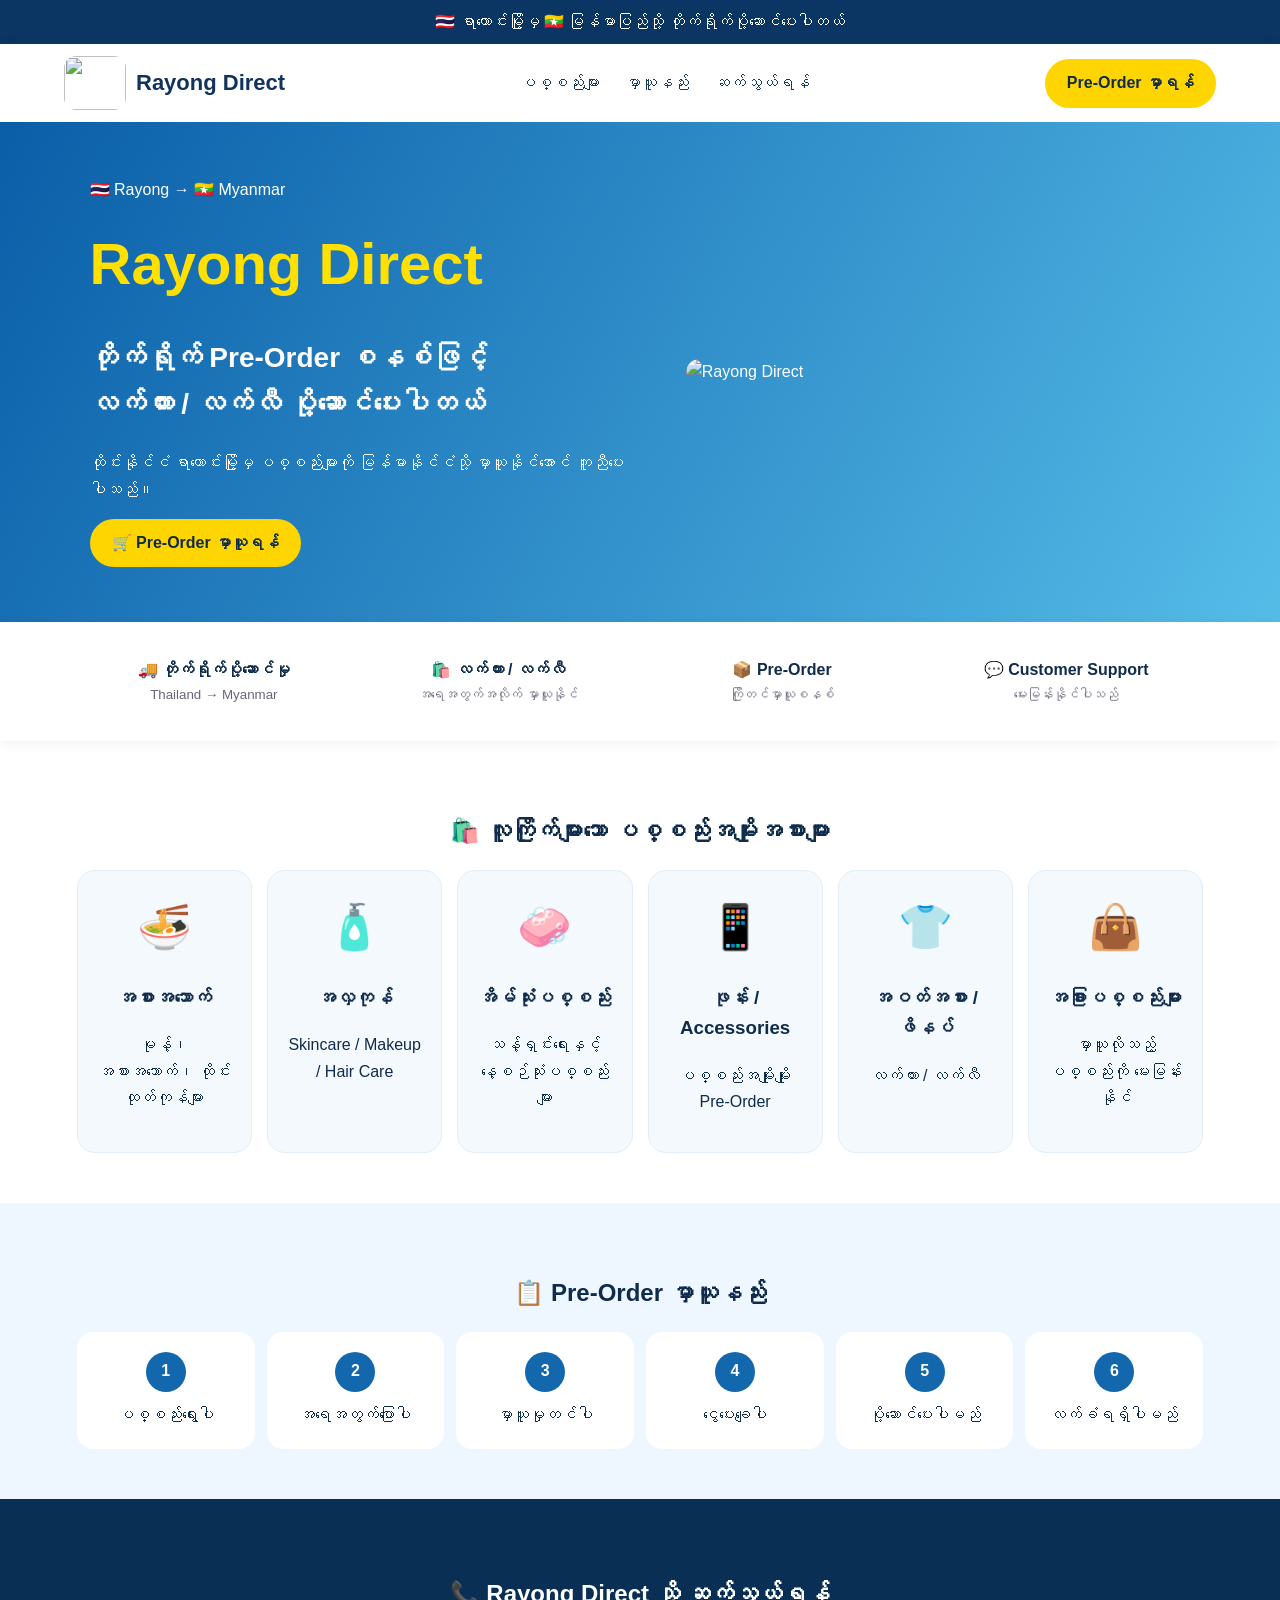
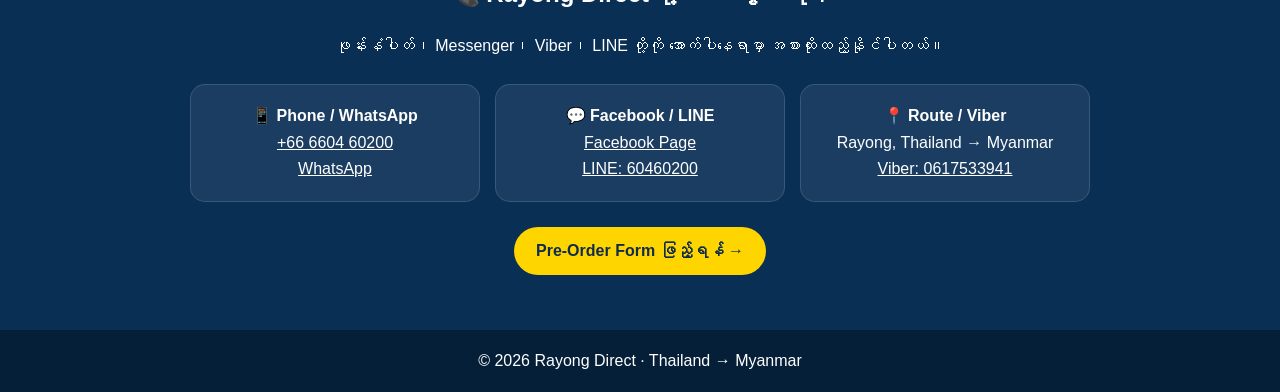
==== index.html @ 36ccf262 "Add files via upload" ====
<!doctype html>
<html lang="my">
<head>
<meta charset="utf-8"><meta name="viewport" content="width=device-width,initial-scale=1">
<title>Rayong Direct | Thailand → Myanmar Pre-Order</title>
<link rel="stylesheet" href="style.css">
</head>
<body>
<header>
  <div class="top">🇹🇭 ရာယောင်းမြို့မှ 🇲🇲 မြန်မာပြည်သို့ တိုက်ရိုက်ပို့ဆောင်ပေးပါတယ်</div>
  <nav>
    <a class="brand" href="index.html"><img src="assets/rayong-direct.jpg"> <b>Rayong Direct</b></a>
    <div class="links"><a href="#products">ပစ္စည်းများ</a><a href="#how">မှာယူနည်း</a><a href="#contact">ဆက်သွယ်ရန်</a></div>
    <a class="btn" href="preorder.html">Pre-Order မှာရန်</a>
  </nav>
</header>

<section class="hero">
  <div>
    <span class="pill">🇹🇭 Rayong → 🇲🇲 Myanmar</span>
    <h1>Rayong Direct</h1>
    <h2>တိုက်ရိုက် Pre-Order စနစ်ဖြင့်<br>လက်ကား / လက်လီ ပို့ဆောင်ပေးပါတယ်</h2>
    <p>ထိုင်းနိုင်ငံ ရာယောင်းမြို့မှ ပစ္စည်းများကို မြန်မာနိုင်ငံသို့ မှာယူနိုင်အောင် ကူညီပေးပါသည်။</p>
    <a class="bigbtn" href="preorder.html">🛒 Pre-Order မှာယူရန်</a>
  </div>
  <img class="heroimg" src="assets/rayong-direct.jpg" alt="Rayong Direct">
</section>

<section class="features">
  <div>🚚 <b>တိုက်ရိုက်ပို့ဆောင်မှု</b><small>Thailand → Myanmar</small></div>
  <div>🛍️ <b>လက်ကား / လက်လီ</b><small>အရေအတွက်အလိုက် မှာယူနိုင်</small></div>
  <div>📦 <b>Pre-Order</b><small>ကြိုတင်မှာယူစနစ်</small></div>
  <div>💬 <b>Customer Support</b><small>မေးမြန်းနိုင်ပါသည်</small></div>
</section>

<section id="products" class="section">
  <h2>🛍️ လူကြိုက်များသော ပစ္စည်းအမျိုးအစားများ</h2>
  <div class="cards">
    <article><div class="emoji">🍜</div><h3>အစားအသောက်</h3><p>မုန့်၊ အစားအသောက်၊ ထိုင်းထုတ်ကုန်များ</p></article>
    <article><div class="emoji">🧴</div><h3>အလှကုန်</h3><p>Skincare / Makeup / Hair Care</p></article>
    <article><div class="emoji">🧼</div><h3>အိမ်သုံးပစ္စည်း</h3><p>သန့်ရှင်းရေးနှင့် နေ့စဉ်သုံးပစ္စည်းများ</p></article>
    <article><div class="emoji">📱</div><h3>ဖုန်း / Accessories</h3><p>ပစ္စည်းအမျိုးမျိုး Pre-Order</p></article>
    <article><div class="emoji">👕</div><h3>အဝတ်အစား / ဖိနပ်</h3><p>လက်ကား / လက်လီ</p></article>
    <article><div class="emoji">👜</div><h3>အခြားပစ္စည်းများ</h3><p>မှာယူလိုသည့်ပစ္စည်းကို မေးမြန်းနိုင်</p></article>
  </div>
</section>

<section id="how" class="section pale">
  <h2>📋 Pre-Order မှာယူနည်း</h2>
  <div class="steps">
    <div><b>1</b><span>ပစ္စည်းရွေးပါ</span></div><div><b>2</b><span>အရေအတွက်ပြောပါ</span></div>
    <div><b>3</b><span>မှာယူမှုတင်ပါ</span></div><div><b>4</b><span>ငွေပေးချေပါ</span></div>
    <div><b>5</b><span>ပို့ဆောင်ပေးပါမည်</span></div><div><b>6</b><span>လက်ခံရရှိပါမည်</span></div>
  </div>
</section>

<section id="contact" class="contact">
  <h2>📞 Rayong Direct သို့ ဆက်သွယ်ရန်</h2>
  <p>ဖုန်းနံပါတ်၊ Messenger၊ Viber၊ LINE တို့ကို အောက်ပါနေရာမှာ အစားထိုးထည့်နိုင်ပါတယ်။</p>
  <div class="contactgrid">
    <div>📱 <b>Phone / WhatsApp</b><br><a href="tel:+66660460200">+66 6604 60200</a><br><a href="https://wa.me/66660460200" target="_blank">WhatsApp</a></div>
    <div>💬 <b>Facebook / LINE</b><br><a href="https://www.facebook.com/share/1MH38YdDNH/" target="_blank">Facebook Page</a><br><a href="https://line.me/R/ti/p/~60460200" target="_blank">LINE: 60460200</a></div>
    <div>📍 <b>Route / Viber</b><br><span>Rayong, Thailand → Myanmar</span><br><a href="viber://chat?number=%2B66617533941">Viber: 0617533941</a></div>
  </div>
  <a class="bigbtn" href="preorder.html">Pre-Order Form ဖြည့်ရန် →</a>
</section>
<footer>© 2026 Rayong Direct · Thailand → Myanmar</footer>
</body></html>
---- style.css ----
*{box-sizing:border-box}body{margin:0;font-family:Arial,"Noto Sans Myanmar",sans-serif;color:#102c4c;line-height:1.65}.top{background:#0b3562;color:#fff;text-align:center;padding:9px}nav{display:flex;align-items:center;justify-content:space-between;padding:12px 5%;background:#fff;box-shadow:0 2px 12px #0001}.brand{display:flex;align-items:center;gap:10px;text-decoration:none;color:#10345d;font-size:22px}.brand img{width:62px;height:54px;object-fit:cover;border-radius:12px}.links{display:flex;gap:25px}.links a{color:#153b61;text-decoration:none}.btn,.bigbtn{background:#ffd500;color:#102c4c;padding:11px 22px;border-radius:28px;text-decoration:none;font-weight:700;display:inline-block}.hero{background:linear-gradient(120deg,#0a5ea8,#55bce8);color:#fff;display:flex;align-items:center;justify-content:space-between;padding:55px 7%;min-height:500px}.hero h1{font-size:58px;margin:12px 0;color:#ffe000}.hero h2{font-size:28px}.heroimg{width:46%;max-width:580px;border-radius:30px}.features{display:grid;grid-template-columns:repeat(4,1fr);gap:10px;padding:25px 6%;box-shadow:0 2px 12px #0001}.features div{text-align:center;padding:10px}.features small{display:block;color:#667}.section{padding:50px 6%}.section h2{text-align:center}.cards{display:grid;grid-template-columns:repeat(6,1fr);gap:15px}.cards article{background:#f4f9fd;border:1px solid #e2edf6;border-radius:18px;padding:20px;text-align:center}.emoji{font-size:44px}.pale{background:#eef7ff}.steps{display:grid;grid-template-columns:repeat(6,1fr);gap:12px}.steps div{background:#fff;padding:20px 8px;border-radius:16px;text-align:center}.steps b{display:block;margin:auto auto 10px;background:#1267ad;color:white;width:40px;height:40px;border-radius:50%;padding-top:6px}.contact{padding:55px 7%;text-align:center;background:#092f55;color:#fff}.contactgrid{display:grid;grid-template-columns:repeat(3,1fr);gap:15px;max-width:900px;margin:25px auto}.contactgrid div{background:#ffffff12;border:1px solid #ffffff22;border-radius:15px;padding:18px}.contactgrid a{color:#fff}.formwrap{max-width:760px;margin:40px auto;padding:0 20px}.formwrap form{background:#f4f9fd;padding:30px;border-radius:22px}.formwrap label{display:block;font-weight:700;margin:15px 0}.formwrap input,.formwrap textarea{display:block;width:100%;margin-top:7px;padding:13px;border:1px solid #ccd9e5;border-radius:10px;font:inherit}.formwrap textarea{min-height:110px}.quickcontact{background:#eef7ff;padding:12px;border-radius:12px;margin:15px 0}.quickcontact a{color:#0b5e9c;font-weight:700}footer{text-align:center;background:#061f38;color:#fff;padding:18px}@media(max-width:900px){.links{display:none}.hero{flex-direction:column;text-align:center}.heroimg{width:90%;margin-top:25px}.features,.cards{grid-template-columns:repeat(2,1fr)}.steps{grid-template-columns:repeat(3,1fr)}}@media(max-width:520px){.features,.cards,.steps,.contactgrid{grid-template-columns:1fr}.hero h1{font-size:44px}.hero h2{font-size:22px}}
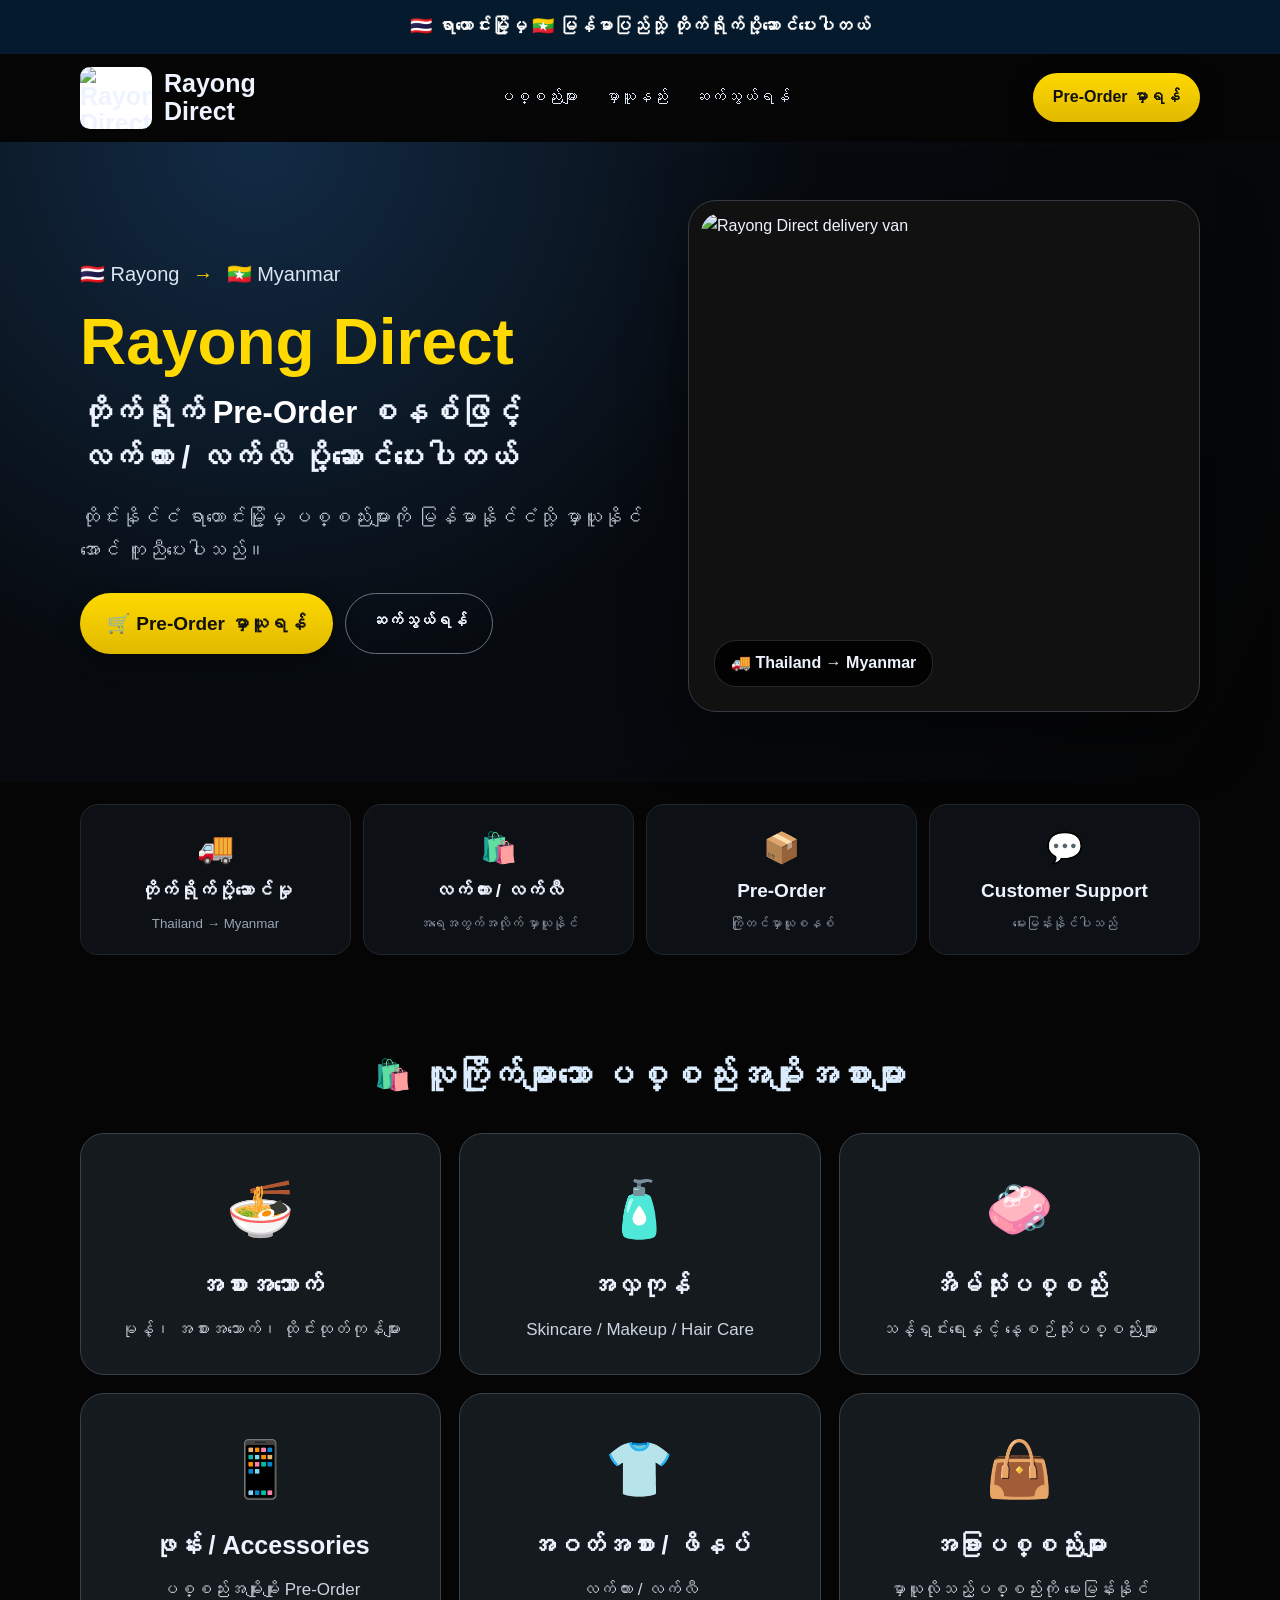
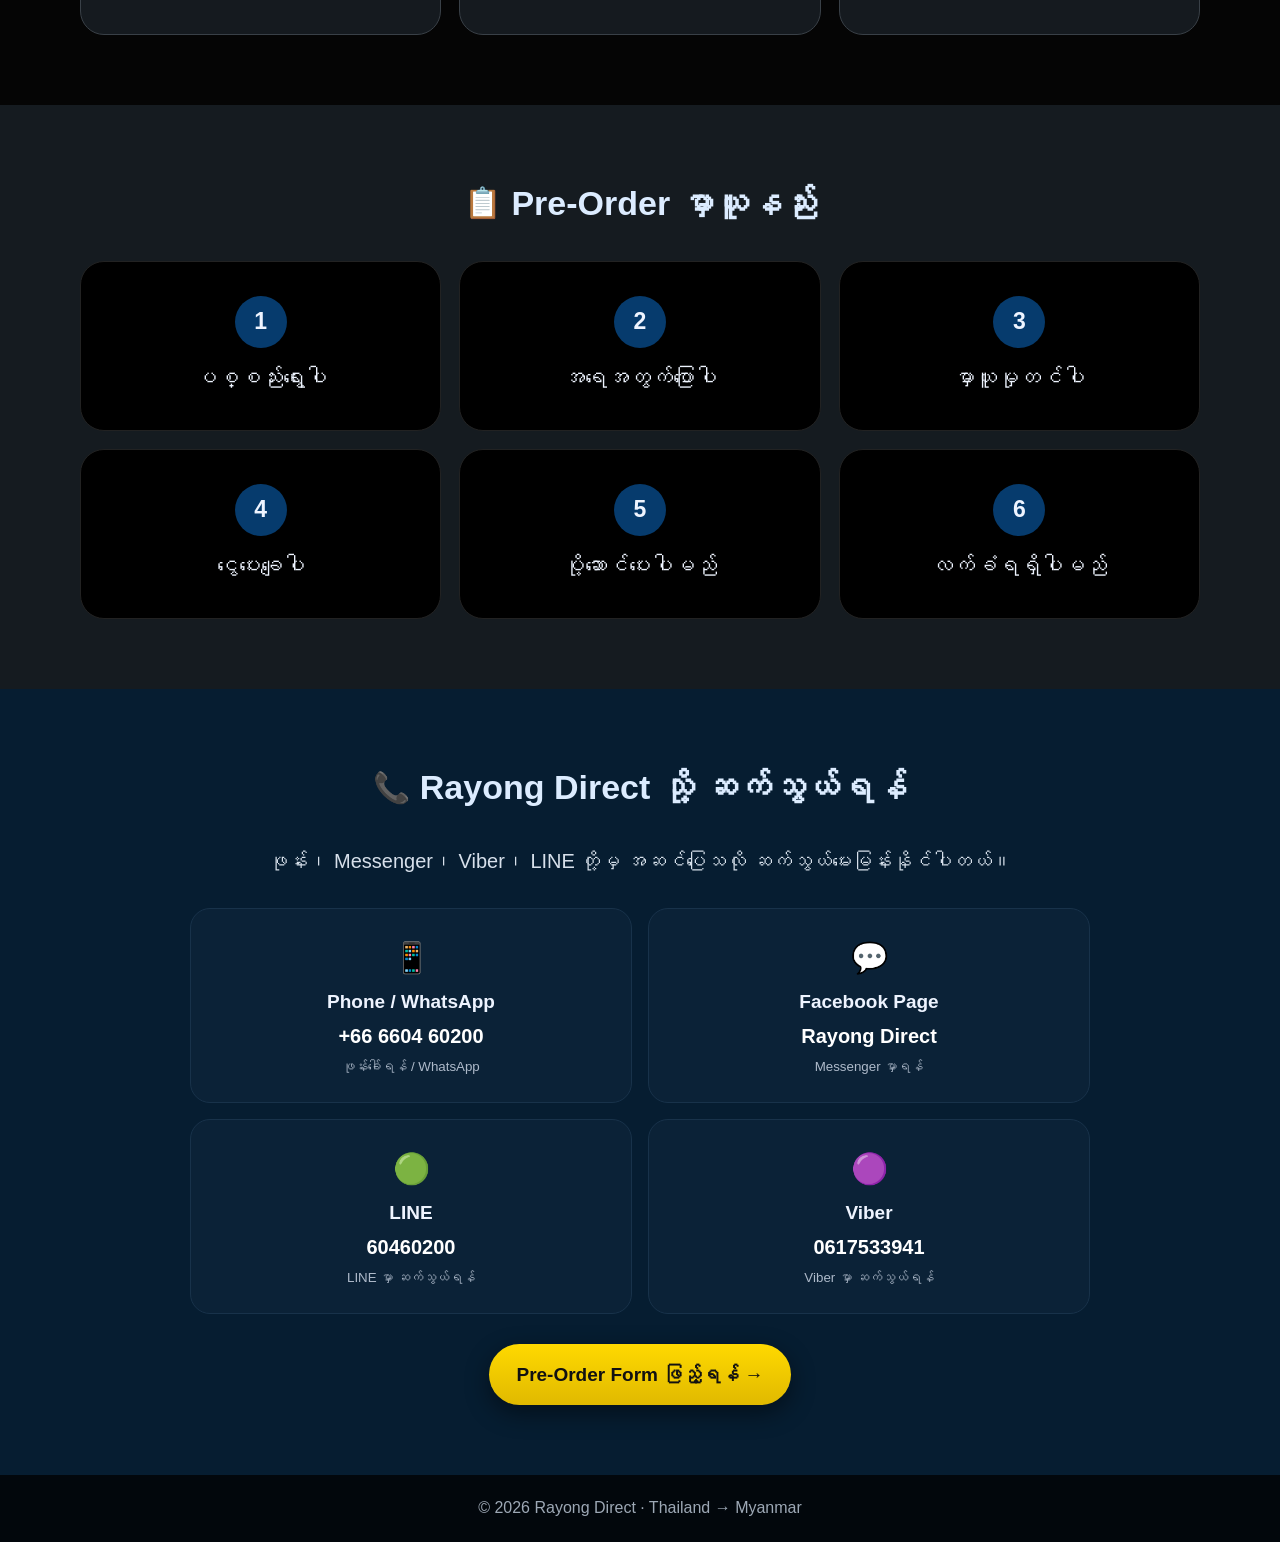
==== commit 798e0c58: "Add files via upload" ====
--- a/index.html
+++ b/index.html
@@ -1,40 +1,59 @@
 <!doctype html>
 <html lang="my">
 <head>
-<meta charset="utf-8"><meta name="viewport" content="width=device-width,initial-scale=1">
-<title>Rayong Direct | Thailand → Myanmar Pre-Order</title>
+<meta charset="utf-8">
+<meta name="viewport" content="width=device-width,initial-scale=1,viewport-fit=cover">
+<meta name="theme-color" content="#050505">
+<meta name="description" content="Rayong Direct — Thailand to Myanmar Pre-Order, wholesale and retail delivery service.">
+<title>Rayong Direct | Thailand → Myanmar</title>
 <link rel="stylesheet" href="style.css">
 </head>
 <body>
-<header>
-  <div class="top">🇹🇭 ရာယောင်းမြို့မှ 🇲🇲 မြန်မာပြည်သို့ တိုက်ရိုက်ပို့ဆောင်ပေးပါတယ်</div>
-  <nav>
-    <a class="brand" href="index.html"><img src="assets/rayong-direct.jpg"> <b>Rayong Direct</b></a>
-    <div class="links"><a href="#products">ပစ္စည်းများ</a><a href="#how">မှာယူနည်း</a><a href="#contact">ဆက်သွယ်ရန်</a></div>
-    <a class="btn" href="preorder.html">Pre-Order မှာရန်</a>
+<header class="site-header">
+  <div class="topbar">🇹🇭 ရာယောင်းမြို့မှ 🇲🇲 မြန်မာပြည်သို့ တိုက်ရိုက်ပို့ဆောင်ပေးပါတယ်</div>
+  <nav class="nav wrap">
+    <a class="brand" href="index.html" aria-label="Rayong Direct Home">
+      <img src="assets/rayong-direct.jpg" alt="Rayong Direct">
+      <span>Rayong<br>Direct</span>
+    </a>
+    <div class="navlinks">
+      <a href="#products">ပစ္စည်းများ</a>
+      <a href="#how">မှာယူနည်း</a>
+      <a href="#contact">ဆက်သွယ်ရန်</a>
+    </div>
+    <a class="goldbtn small" href="preorder.html">Pre-Order မှာရန်</a>
   </nav>
 </header>
 
+<main>
 <section class="hero">
-  <div>
-    <span class="pill">🇹🇭 Rayong → 🇲🇲 Myanmar</span>
-    <h1>Rayong Direct</h1>
-    <h2>တိုက်ရိုက် Pre-Order စနစ်ဖြင့်<br>လက်ကား / လက်လီ ပို့ဆောင်ပေးပါတယ်</h2>
-    <p>ထိုင်းနိုင်ငံ ရာယောင်းမြို့မှ ပစ္စည်းများကို မြန်မာနိုင်ငံသို့ မှာယူနိုင်အောင် ကူညီပေးပါသည်။</p>
-    <a class="bigbtn" href="preorder.html">🛒 Pre-Order မှာယူရန်</a>
+  <div class="wrap hero-grid">
+    <div class="hero-copy">
+      <div class="route">🇹🇭 Rayong <span>→</span> 🇲🇲 Myanmar</div>
+      <h1>Rayong Direct</h1>
+      <h2>တိုက်ရိုက် <strong>Pre-Order</strong> စနစ်ဖြင့်<br>လက်ကား / လက်လီ ပို့ဆောင်ပေးပါတယ်</h2>
+      <p>ထိုင်းနိုင်ငံ ရာယောင်းမြို့မှ ပစ္စည်းများကို မြန်မာနိုင်ငံသို့ မှာယူနိုင်အောင် ကူညီပေးပါသည်။</p>
+      <div class="hero-actions">
+        <a class="goldbtn" href="preorder.html">🛒 Pre-Order မှာယူရန်</a>
+        <a class="outlinebtn" href="#contact">ဆက်သွယ်ရန်</a>
+      </div>
+    </div>
+    <div class="hero-card">
+      <img src="assets/rayong-direct.jpg" alt="Rayong Direct delivery van">
+      <div class="hero-badge">🚚 Thailand → Myanmar</div>
+    </div>
   </div>
-  <img class="heroimg" src="assets/rayong-direct.jpg" alt="Rayong Direct">
 </section>
 
-<section class="features">
-  <div>🚚 <b>တိုက်ရိုက်ပို့ဆောင်မှု</b><small>Thailand → Myanmar</small></div>
-  <div>🛍️ <b>လက်ကား / လက်လီ</b><small>အရေအတွက်အလိုက် မှာယူနိုင်</small></div>
-  <div>📦 <b>Pre-Order</b><small>ကြိုတင်မှာယူစနစ်</small></div>
-  <div>💬 <b>Customer Support</b><small>မေးမြန်းနိုင်ပါသည်</small></div>
+<section class="features wrap">
+  <div><span>🚚</span><b>တိုက်ရိုက်ပို့ဆောင်မှု</b><small>Thailand → Myanmar</small></div>
+  <div><span>🛍️</span><b>လက်ကား / လက်လီ</b><small>အရေအတွက်အလိုက် မှာယူနိုင်</small></div>
+  <div><span>📦</span><b>Pre-Order</b><small>ကြိုတင်မှာယူစနစ်</small></div>
+  <div><span>💬</span><b>Customer Support</b><small>မေးမြန်းနိုင်ပါသည်</small></div>
 </section>
 
-<section id="products" class="section">
-  <h2>🛍️ လူကြိုက်များသော ပစ္စည်းအမျိုးအစားများ</h2>
+<section id="products" class="section wrap">
+  <div class="section-title"><span>🛍️</span><h2>လူကြိုက်များသော ပစ္စည်းအမျိုးအစားများ</h2></div>
   <div class="cards">
     <article><div class="emoji">🍜</div><h3>အစားအသောက်</h3><p>မုန့်၊ အစားအသောက်၊ ထိုင်းထုတ်ကုန်များ</p></article>
     <article><div class="emoji">🧴</div><h3>အလှကုန်</h3><p>Skincare / Makeup / Hair Care</p></article>
@@ -45,24 +64,35 @@
   </div>
 </section>
 
-<section id="how" class="section pale">
-  <h2>📋 Pre-Order မှာယူနည်း</h2>
-  <div class="steps">
-    <div><b>1</b><span>ပစ္စည်းရွေးပါ</span></div><div><b>2</b><span>အရေအတွက်ပြောပါ</span></div>
-    <div><b>3</b><span>မှာယူမှုတင်ပါ</span></div><div><b>4</b><span>ငွေပေးချေပါ</span></div>
-    <div><b>5</b><span>ပို့ဆောင်ပေးပါမည်</span></div><div><b>6</b><span>လက်ခံရရှိပါမည်</span></div>
+<section id="how" class="section steps-section">
+  <div class="wrap">
+    <div class="section-title"><span>📋</span><h2>Pre-Order မှာယူနည်း</h2></div>
+    <div class="steps">
+      <div><b>1</b><span>ပစ္စည်းရွေးပါ</span></div>
+      <div><b>2</b><span>အရေအတွက်ပြောပါ</span></div>
+      <div><b>3</b><span>မှာယူမှုတင်ပါ</span></div>
+      <div><b>4</b><span>ငွေပေးချေပါ</span></div>
+      <div><b>5</b><span>ပို့ဆောင်ပေးပါမည်</span></div>
+      <div><b>6</b><span>လက်ခံရရှိပါမည်</span></div>
+    </div>
   </div>
 </section>
 
 <section id="contact" class="contact">
-  <h2>📞 Rayong Direct သို့ ဆက်သွယ်ရန်</h2>
-  <p>ဖုန်းနံပါတ်၊ Messenger၊ Viber၊ LINE တို့ကို အောက်ပါနေရာမှာ အစားထိုးထည့်နိုင်ပါတယ်။</p>
-  <div class="contactgrid">
-    <div>📱 <b>Phone / WhatsApp</b><br><a href="tel:+66660460200">+66 6604 60200</a><br><a href="https://wa.me/66660460200" target="_blank">WhatsApp</a></div>
-    <div>💬 <b>Facebook / LINE</b><br><a href="https://www.facebook.com/share/1MH38YdDNH/" target="_blank">Facebook Page</a><br><a href="https://line.me/R/ti/p/~60460200" target="_blank">LINE: 60460200</a></div>
-    <div>📍 <b>Route / Viber</b><br><span>Rayong, Thailand → Myanmar</span><br><a href="viber://chat?number=%2B66617533941">Viber: 0617533941</a></div>
+  <div class="wrap">
+    <div class="section-title"><span>📞</span><h2>Rayong Direct သို့ ဆက်သွယ်ရန်</h2></div>
+    <p class="contact-lead">ဖုန်း၊ Messenger၊ Viber၊ LINE တို့မှ အဆင်ပြေသလို ဆက်သွယ်မေးမြန်းနိုင်ပါတယ်။</p>
+    <div class="contactgrid">
+      <a class="contactbox" href="tel:+66660460200"><span>📱</span><b>Phone / WhatsApp</b><strong>+66 6604 60200</strong><small>ဖုန်းခေါ်ရန် / WhatsApp</small></a>
+      <a class="contactbox" href="https://www.facebook.com/share/1MH38YdDNH/" target="_blank" rel="noopener"><span>💬</span><b>Facebook Page</b><strong>Rayong Direct</strong><small>Messenger မှာရန်</small></a>
+      <a class="contactbox" href="https://line.me/R/ti/p/~60460200" target="_blank" rel="noopener"><span>🟢</span><b>LINE</b><strong>60460200</strong><small>LINE မှာ ဆက်သွယ်ရန်</small></a>
+      <a class="contactbox" href="viber://chat?number=%2B66617533941"><span>🟣</span><b>Viber</b><strong>0617533941</strong><small>Viber မှာ ဆက်သွယ်ရန်</small></a>
+    </div>
+    <a class="goldbtn" href="preorder.html">Pre-Order Form ဖြည့်ရန် →</a>
   </div>
-  <a class="bigbtn" href="preorder.html">Pre-Order Form ဖြည့်ရန် →</a>
 </section>
+</main>
+
 <footer>© 2026 Rayong Direct · Thailand → Myanmar</footer>
-</body></html>+</body>
+</html>
--- a/style.css
+++ b/style.css
@@ -1 +1,4 @@
-*{box-sizing:border-box}body{margin:0;font-family:Arial,"Noto Sans Myanmar",sans-serif;color:#102c4c;line-height:1.65}.top{background:#0b3562;color:#fff;text-align:center;padding:9px}nav{display:flex;align-items:center;justify-content:space-between;padding:12px 5%;background:#fff;box-shadow:0 2px 12px #0001}.brand{display:flex;align-items:center;gap:10px;text-decoration:none;color:#10345d;font-size:22px}.brand img{width:62px;height:54px;object-fit:cover;border-radius:12px}.links{display:flex;gap:25px}.links a{color:#153b61;text-decoration:none}.btn,.bigbtn{background:#ffd500;color:#102c4c;padding:11px 22px;border-radius:28px;text-decoration:none;font-weight:700;display:inline-block}.hero{background:linear-gradient(120deg,#0a5ea8,#55bce8);color:#fff;display:flex;align-items:center;justify-content:space-between;padding:55px 7%;min-height:500px}.hero h1{font-size:58px;margin:12px 0;color:#ffe000}.hero h2{font-size:28px}.heroimg{width:46%;max-width:580px;border-radius:30px}.features{display:grid;grid-template-columns:repeat(4,1fr);gap:10px;padding:25px 6%;box-shadow:0 2px 12px #0001}.features div{text-align:center;padding:10px}.features small{display:block;color:#667}.section{padding:50px 6%}.section h2{text-align:center}.cards{display:grid;grid-template-columns:repeat(6,1fr);gap:15px}.cards article{background:#f4f9fd;border:1px solid #e2edf6;border-radius:18px;padding:20px;text-align:center}.emoji{font-size:44px}.pale{background:#eef7ff}.steps{display:grid;grid-template-columns:repeat(6,1fr);gap:12px}.steps div{background:#fff;padding:20px 8px;border-radius:16px;text-align:center}.steps b{display:block;margin:auto auto 10px;background:#1267ad;color:white;width:40px;height:40px;border-radius:50%;padding-top:6px}.contact{padding:55px 7%;text-align:center;background:#092f55;color:#fff}.contactgrid{display:grid;grid-template-columns:repeat(3,1fr);gap:15px;max-width:900px;margin:25px auto}.contactgrid div{background:#ffffff12;border:1px solid #ffffff22;border-radius:15px;padding:18px}.contactgrid a{color:#fff}.formwrap{max-width:760px;margin:40px auto;padding:0 20px}.formwrap form{background:#f4f9fd;padding:30px;border-radius:22px}.formwrap label{display:block;font-weight:700;margin:15px 0}.formwrap input,.formwrap textarea{display:block;width:100%;margin-top:7px;padding:13px;border:1px solid #ccd9e5;border-radius:10px;font:inherit}.formwrap textarea{min-height:110px}.quickcontact{background:#eef7ff;padding:12px;border-radius:12px;margin:15px 0}.quickcontact a{color:#0b5e9c;font-weight:700}footer{text-align:center;background:#061f38;color:#fff;padding:18px}@media(max-width:900px){.links{display:none}.hero{flex-direction:column;text-align:center}.heroimg{width:90%;margin-top:25px}.features,.cards{grid-template-columns:repeat(2,1fr)}.steps{grid-template-columns:repeat(3,1fr)}}@media(max-width:520px){.features,.cards,.steps,.contactgrid{grid-template-columns:1fr}.hero h1{font-size:44px}.hero h2{font-size:22px}}
+:root{--bg:#050505;--panel:#151a1f;--panel2:#0a0d10;--gold:#e0b900;--gold2:#ffd900;--text:#eef4ff;--muted:#b9c2cf;--blue:#071d32;--line:#293039}
+*{box-sizing:border-box}html{scroll-behavior:smooth}body{margin:0;background:var(--bg);color:var(--text);font-family:Arial,"Noto Sans Myanmar","Myanmar Text",sans-serif;line-height:1.65}a{color:inherit}.wrap{width:min(1120px,92%);margin:auto}.topbar{background:#061a2d;color:#fff;text-align:center;padding:12px 16px;font-size:18px;font-weight:700}.site-header{background:#050505}.nav{min-height:88px;display:flex;align-items:center;justify-content:space-between;gap:20px}.brand{display:flex;align-items:center;gap:12px;text-decoration:none;font-weight:800;font-size:25px;line-height:1.1}.brand img{width:72px;height:62px;object-fit:cover;border-radius:10px;background:#fff;display:block}.navlinks{display:flex;gap:26px}.navlinks a{text-decoration:none;color:#d9e3ef}.goldbtn{display:inline-block;text-decoration:none;border:0;border-radius:40px;background:linear-gradient(180deg,var(--gold2),var(--gold));color:#111;padding:15px 27px;font-size:19px;font-weight:800;box-shadow:0 8px 24px #0007;cursor:pointer}.goldbtn.small{padding:11px 20px;font-size:16px}.outlinebtn{display:inline-block;text-decoration:none;border:1px solid #65717f;border-radius:40px;padding:14px 25px;font-weight:700}.hero{background:radial-gradient(circle at 20% 0%,#122b45 0,#070b10 45%,#050505 100%);padding:58px 0 70px}.hero-grid{display:grid;grid-template-columns:1.05fr .95fr;gap:42px;align-items:center}.route{font-size:20px;color:#dce6f2}.route span{padding:0 8px;color:var(--gold2)}h1{font-size:64px;line-height:1.05;margin:18px 0 15px;color:var(--gold2)}.hero h2{font-size:31px;line-height:1.45;margin:0 0 18px}.hero h2 strong{color:#fff}.hero p{color:var(--muted);font-size:20px;max-width:650px}.hero-actions{display:flex;gap:12px;flex-wrap:wrap;margin-top:26px}.hero-card{position:relative;background:#111;border:1px solid #343b42;border-radius:28px;padding:12px;box-shadow:0 20px 60px #0008}.hero-card img{width:100%;display:block;border-radius:20px;aspect-ratio:1/1;object-fit:cover}.hero-badge{position:absolute;left:25px;bottom:24px;background:#000d;border:1px solid #ffffff26;border-radius:22px;padding:9px 16px;font-weight:700}.features{display:grid;grid-template-columns:repeat(4,1fr);gap:12px;padding:22px 0}.features div{background:#0d1115;border:1px solid #20262c;border-radius:18px;text-align:center;padding:18px 10px}.features span{display:block;font-size:30px}.features b{display:block;font-size:19px;margin:3px 0}.features small{color:#98a4b3}.section{padding:70px 0}.section-title{display:flex;align-items:center;justify-content:center;gap:10px;text-align:center;margin-bottom:30px}.section-title span{font-size:30px}.section-title h1,.section-title h2{font-size:34px;margin:0;color:#dcecff}.cards{display:grid;grid-template-columns:repeat(3,1fr);gap:18px}.cards article{background:var(--panel);border:1px solid #394047;border-radius:24px;padding:30px 20px;text-align:center;min-height:225px;display:flex;flex-direction:column;justify-content:center}.emoji{font-size:55px}.cards h3{font-size:25px;margin:10px 0}.cards p{color:#cbd4df;margin:0;font-size:17px}.steps-section{background:#151b20}.steps{display:grid;grid-template-columns:repeat(3,1fr);gap:18px}.steps div{background:#000;border:1px solid #222;border-radius:24px;padding:28px 15px;text-align:center;min-height:170px;display:flex;flex-direction:column;align-items:center;justify-content:center}.steps b{width:52px;height:52px;border-radius:50%;background:#063b6d;display:grid;place-items:center;font-size:23px;margin-bottom:12px}.steps span{font-size:22px}.contact{background:#061d31;padding:70px 0;text-align:center}.contact-lead{font-size:20px;color:#d7e0eb}.contactgrid{display:grid;grid-template-columns:repeat(2,1fr);gap:16px;max-width:900px;margin:30px auto}.contactbox{background:#0b2237;border:1px solid #18324a;border-radius:20px;padding:24px;text-decoration:none;display:flex;flex-direction:column;align-items:center;gap:3px;transition:.2s}.contactbox:hover{transform:translateY(-2px);border-color:#866f00}.contactbox span{font-size:30px}.contactbox b{font-size:19px}.contactbox strong{font-size:20px;color:#fff}.contactbox small{color:#aebaca}.form-page{padding:55px 0;min-height:75vh;background:radial-gradient(circle at top,#0d2236,#050505 55%)}.narrow{max-width:820px}.form-intro{text-align:center;color:#c8d2de;font-size:18px}.orderform{background:#11161b;border:1px solid #323941;border-radius:24px;padding:30px;margin-top:28px}.orderform label{display:block;font-weight:700;margin:18px 0}.orderform input,.orderform textarea{display:block;width:100%;margin-top:7px;padding:14px 15px;border-radius:12px;border:1px solid #3c454f;background:#080a0c;color:#fff;font:inherit}.orderform textarea{min-height:130px;resize:vertical}.submit{width:100%;margin-top:10px}.quickcontact{background:#0b2237;border:1px solid #17334b;border-radius:16px;padding:18px;margin-top:18px;color:#dbe7f4}.quickcontact a{color:#fff}footer{text-align:center;background:#02070c;color:#9da8b5;padding:20px}
+@media(max-width:900px){.navlinks{display:none}.hero-grid{grid-template-columns:1fr;text-align:center}.hero-card{max-width:600px;margin:auto}.hero-actions{justify-content:center}.features{grid-template-columns:repeat(2,1fr)}.cards{grid-template-columns:repeat(2,1fr)}.steps{grid-template-columns:repeat(2,1fr)}h1{font-size:54px}.hero h2{font-size:26px}}
+@media(max-width:560px){.topbar{font-size:15px;padding:9px 8px}.nav{min-height:76px}.brand{font-size:21px}.brand img{width:58px;height:50px}.goldbtn.small{font-size:14px;padding:9px 13px}.hero{padding:40px 0 50px}.route{font-size:17px}h1{font-size:43px}.hero h2{font-size:22px}.hero p{font-size:17px}.hero-card{border-radius:20px}.features,.cards,.steps,.contactgrid{grid-template-columns:1fr}.features{padding:15px 0}.section{padding:48px 0}.section-title h1,.section-title h2{font-size:27px}.cards article{min-height:205px}.contact{padding:50px 0}.contact-lead{font-size:17px}.contactgrid{margin:22px auto}.orderform{padding:20px}.hero-actions a{width:100%;text-align:center}.outlinebtn{padding:12px 20px}}
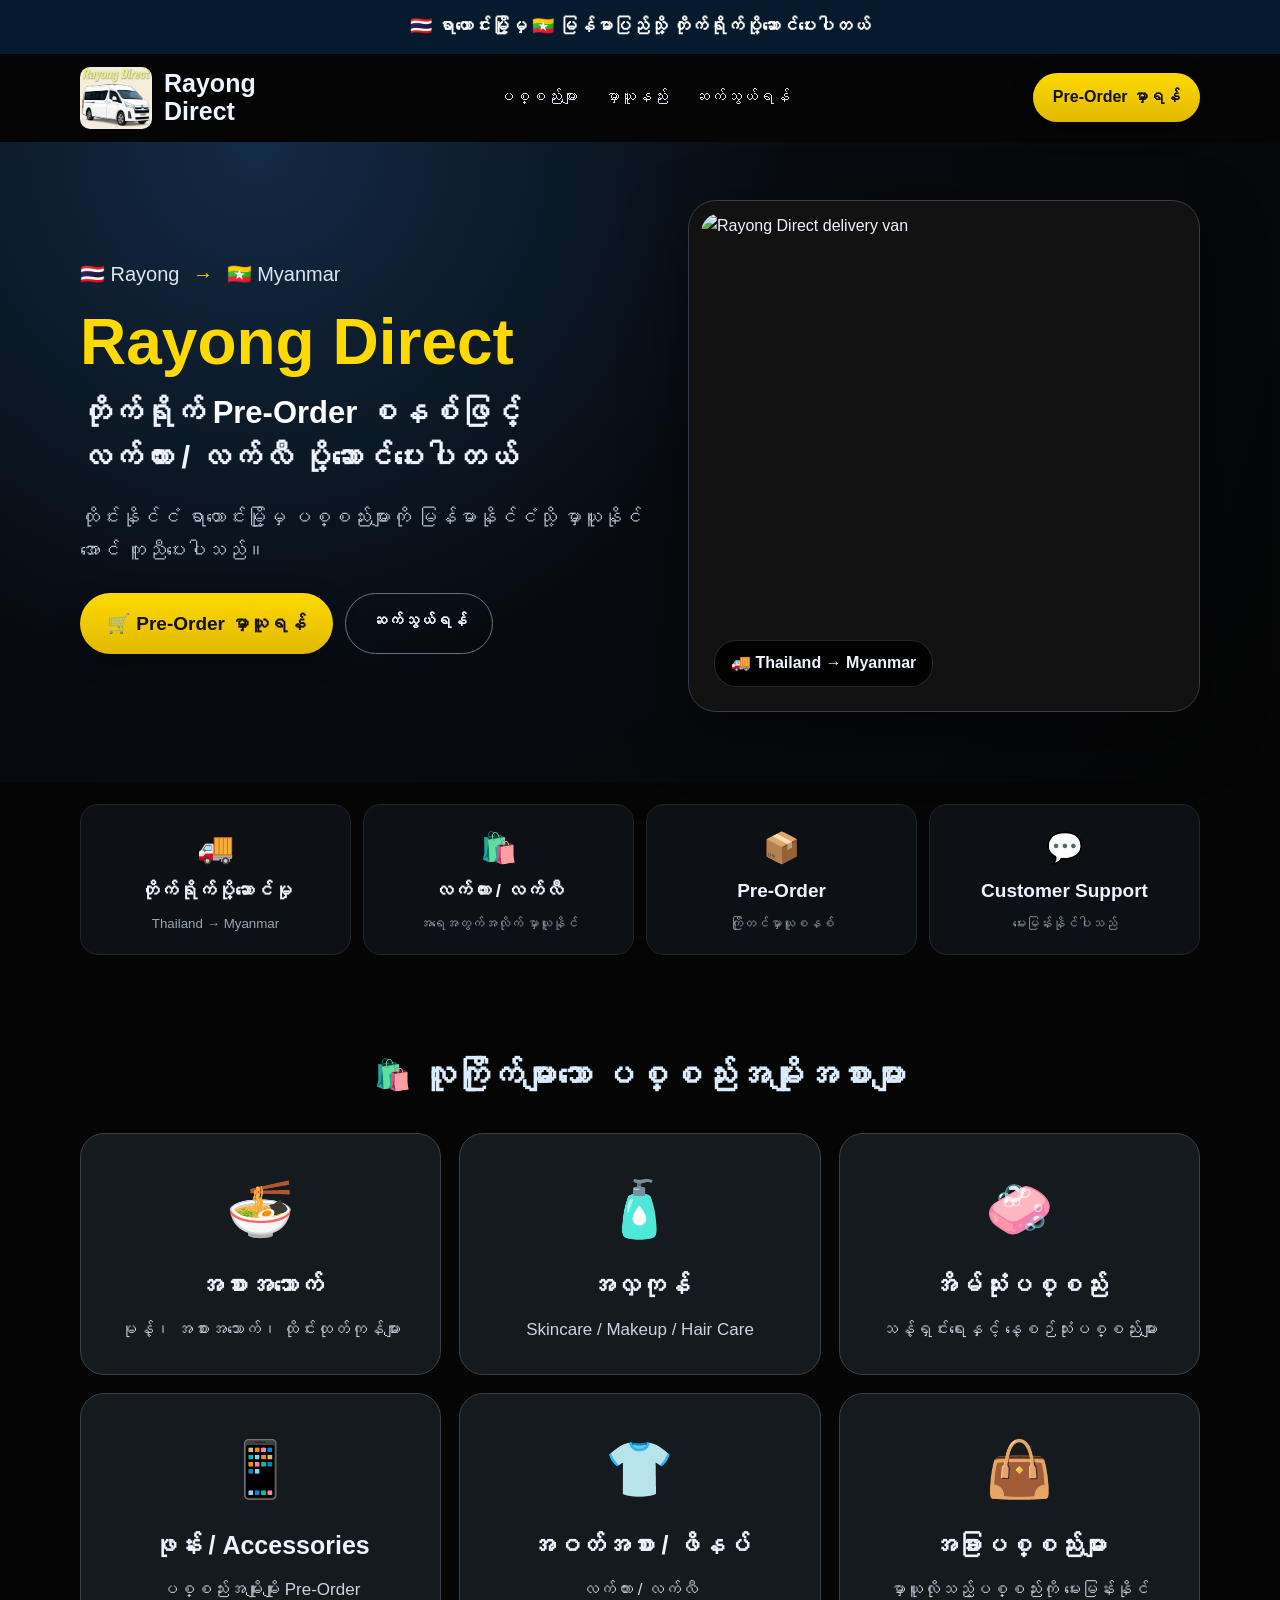
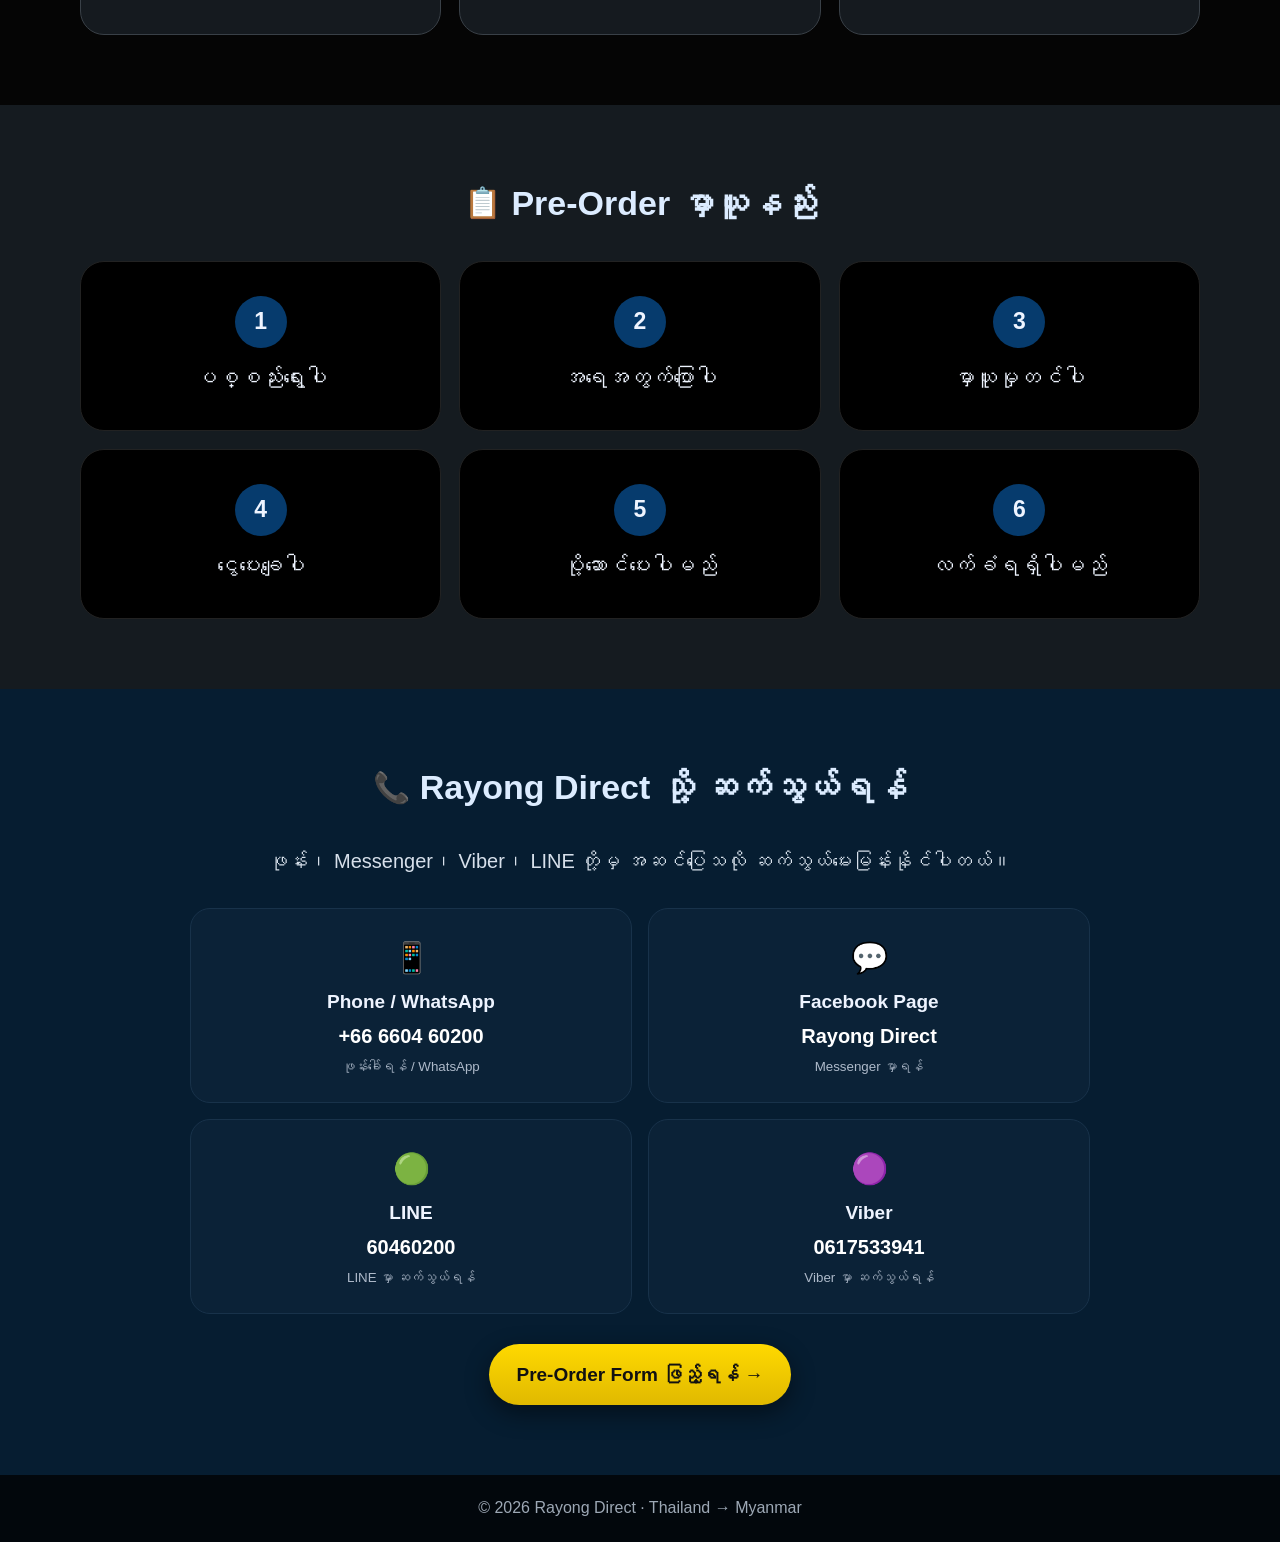
==== commit ad883591: "Fix Rayong Direct logo Updated image source path for Rayong Direct logo." ====
--- a/index.html
+++ b/index.html
@@ -13,7 +13,7 @@
   <div class="topbar">🇹🇭 ရာယောင်းမြို့မှ 🇲🇲 မြန်မာပြည်သို့ တိုက်ရိုက်ပို့ဆောင်ပေးပါတယ်</div>
   <nav class="nav wrap">
     <a class="brand" href="index.html" aria-label="Rayong Direct Home">
-      <img src="assets/rayong-direct.jpg" alt="Rayong Direct">
+      <img src="rayong-direct.jpg" alt="Rayong Direct">
       <span>Rayong<br>Direct</span>
     </a>
     <div class="navlinks">
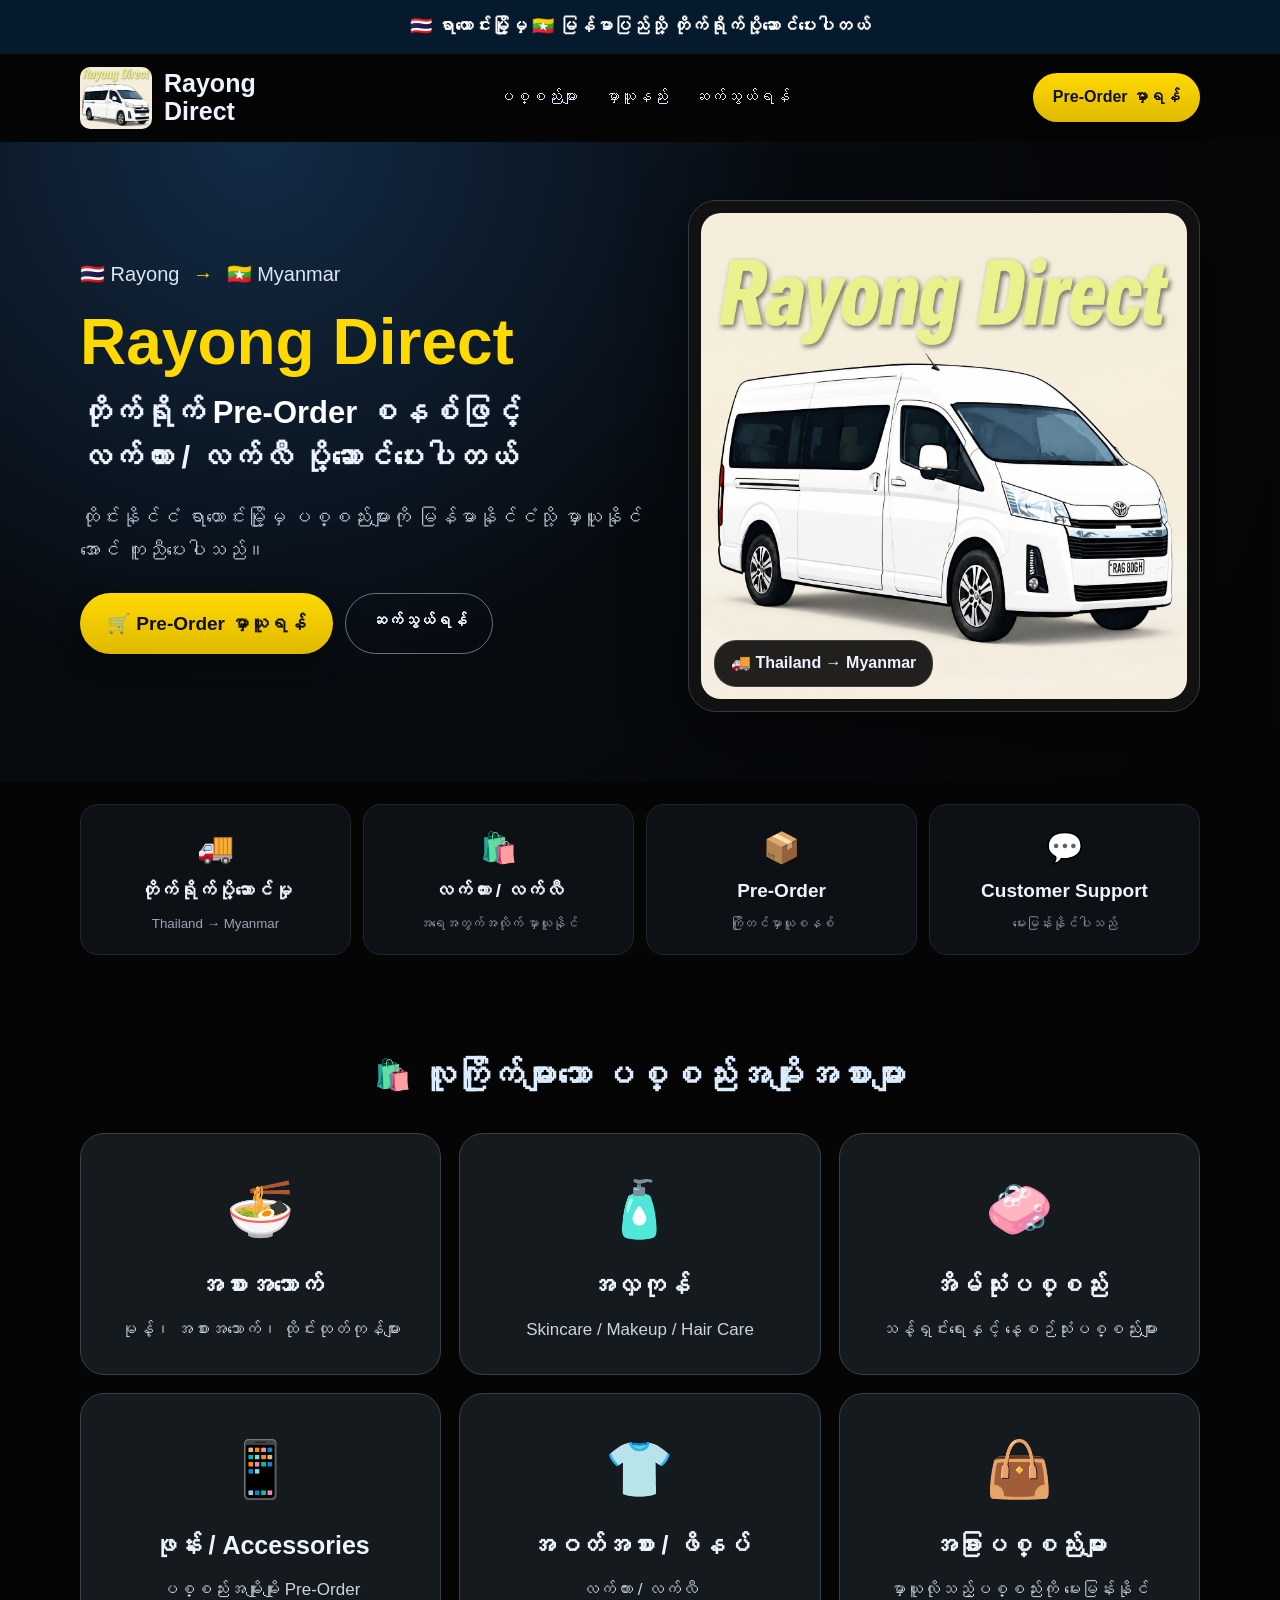
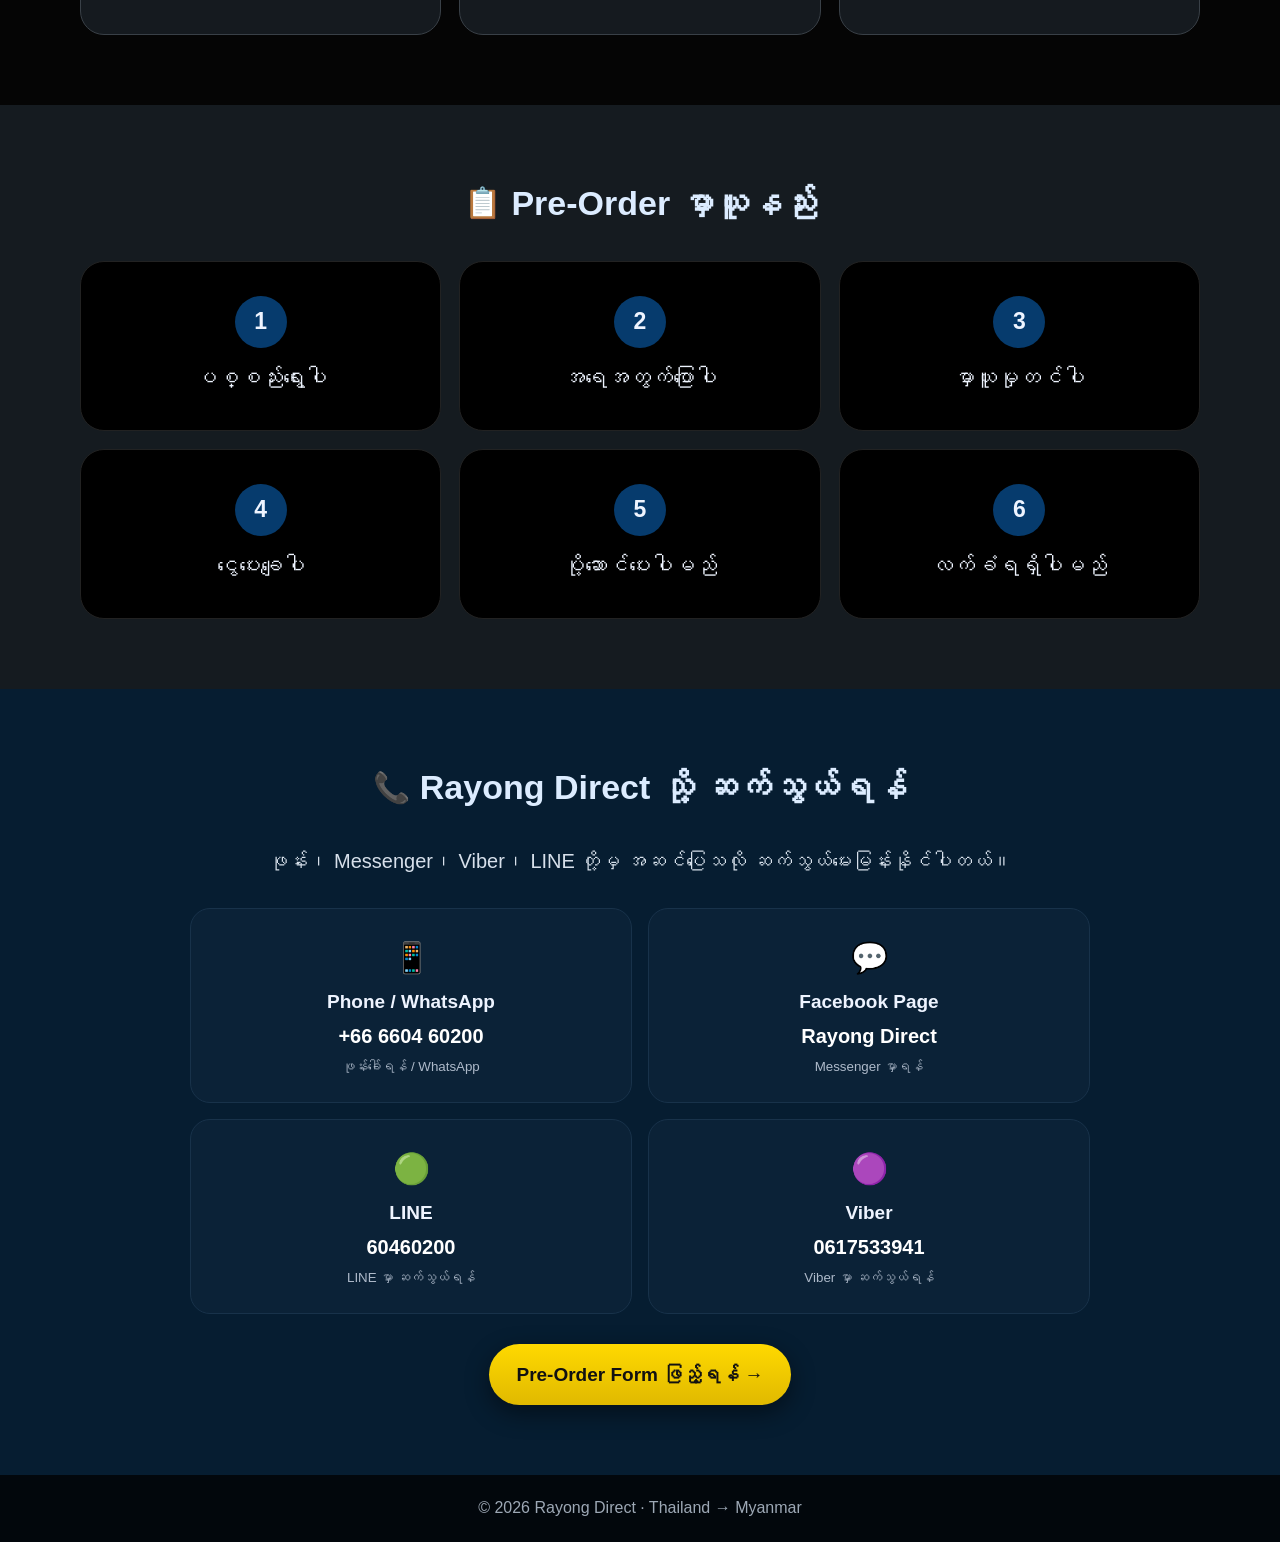
==== commit 736d07a6: "Fix logo image" ====
--- a/index.html
+++ b/index.html
@@ -39,7 +39,7 @@
       </div>
     </div>
     <div class="hero-card">
-      <img src="assets/rayong-direct.jpg" alt="Rayong Direct delivery van">
+      <img src="rayong-direct.jpg" alt="Rayong Direct delivery van">
       <div class="hero-badge">🚚 Thailand → Myanmar</div>
     </div>
   </div>
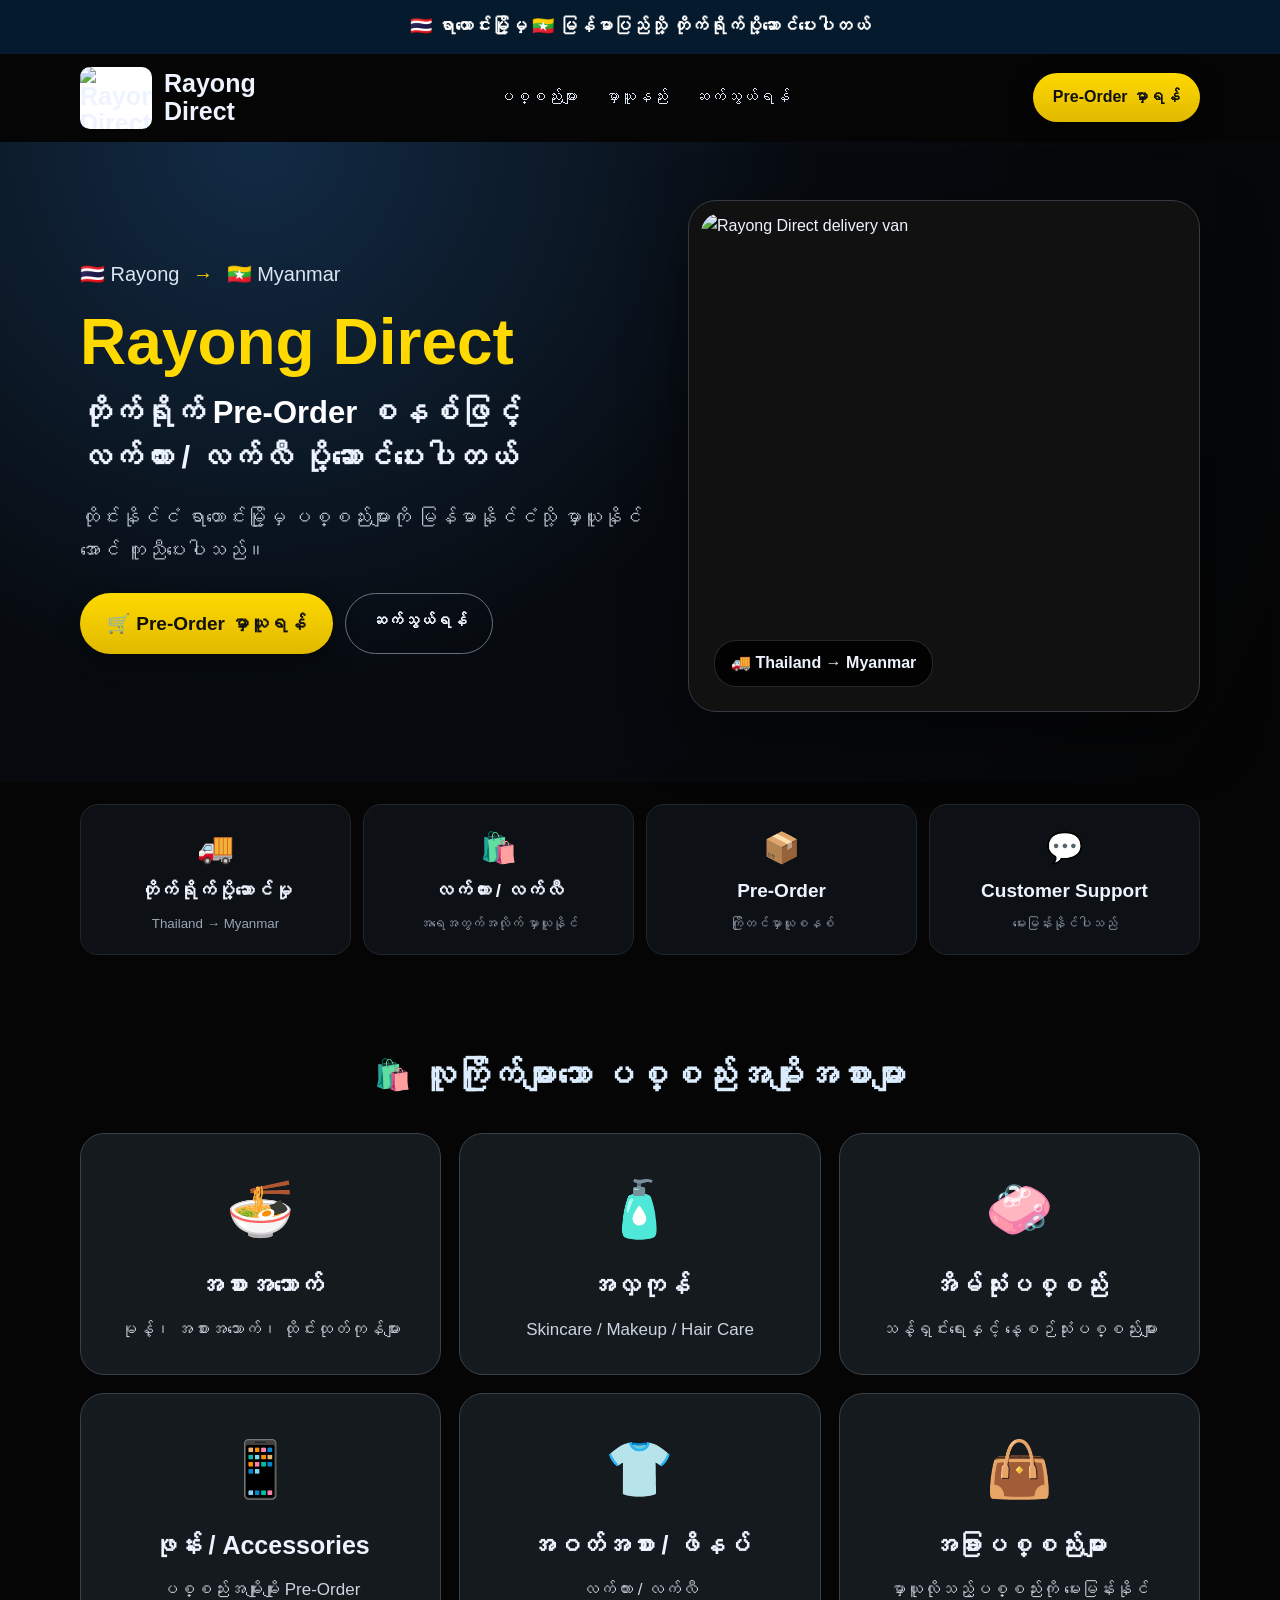
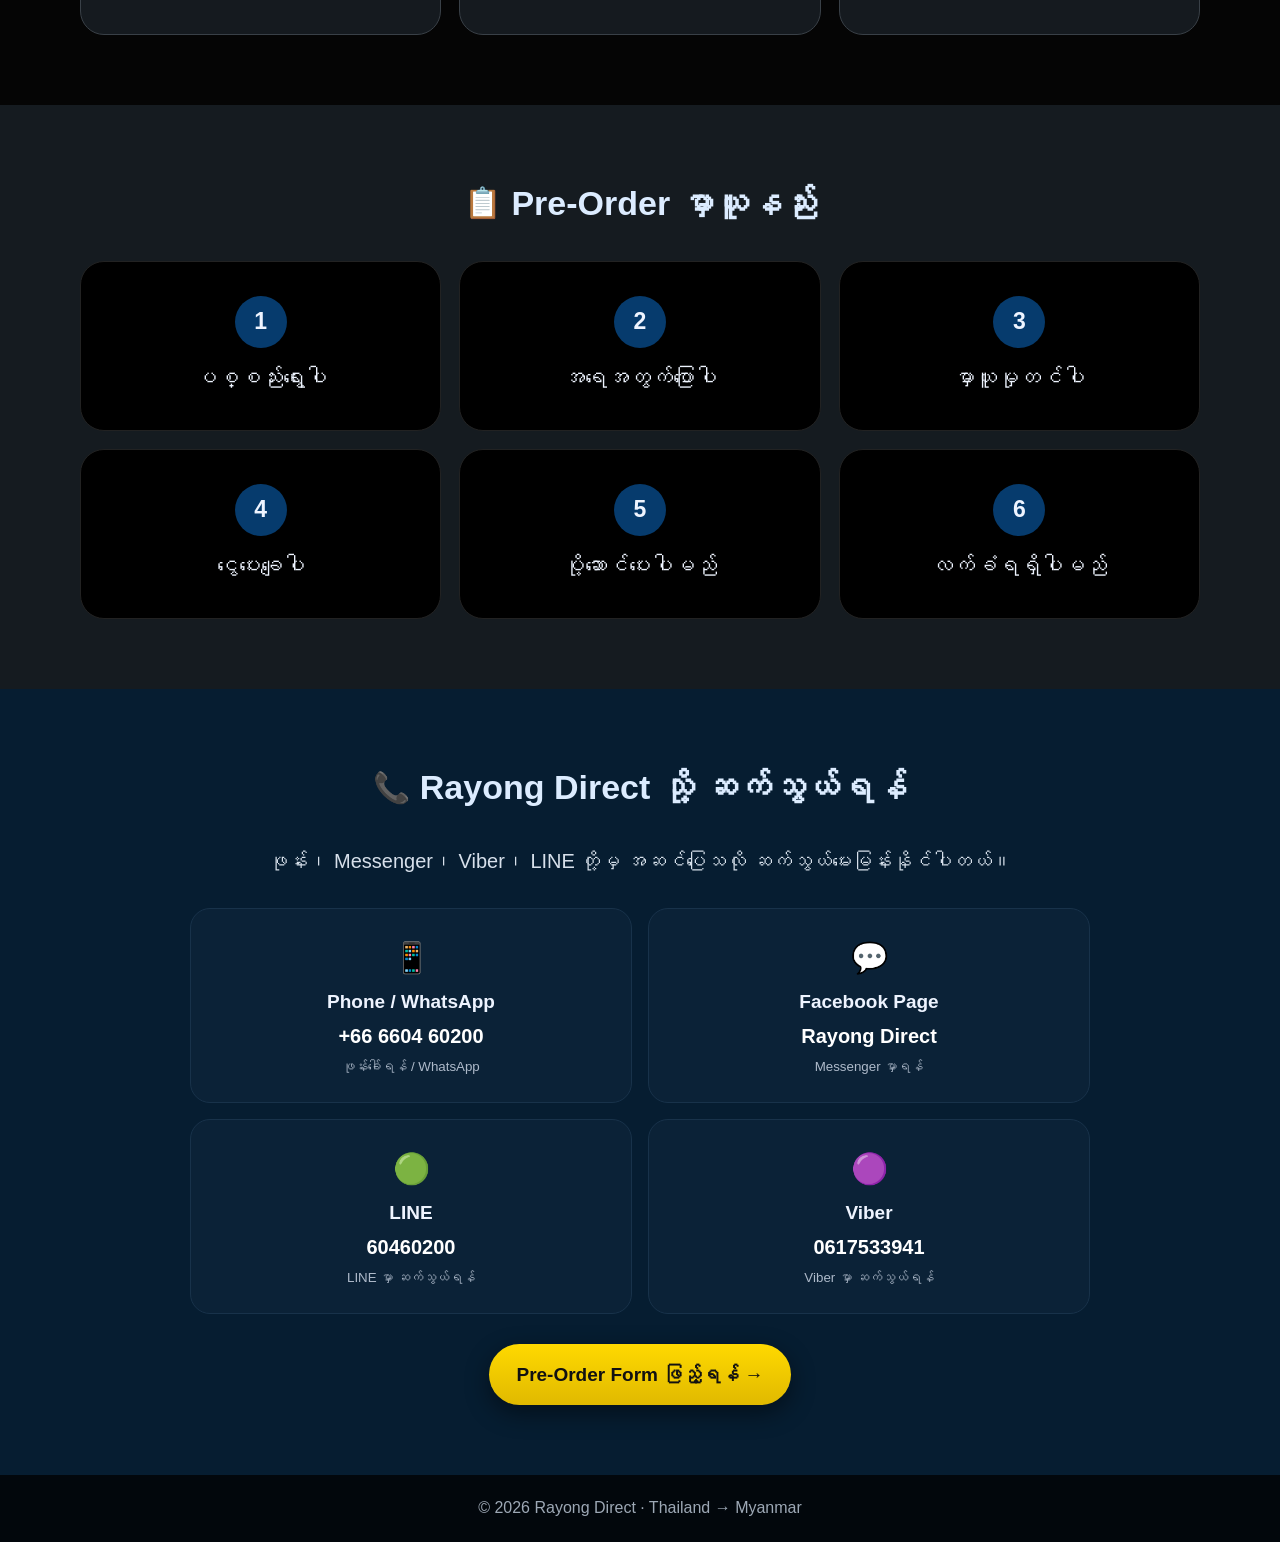
==== commit 04d113b6: "Update index.html" ====
--- a/index.html
+++ b/index.html
@@ -13,7 +13,7 @@
   <div class="topbar">🇹🇭 ရာယောင်းမြို့မှ 🇲🇲 မြန်မာပြည်သို့ တိုက်ရိုက်ပို့ဆောင်ပေးပါတယ်</div>
   <nav class="nav wrap">
     <a class="brand" href="index.html" aria-label="Rayong Direct Home">
-      <img src="rayong-direct.jpg" alt="Rayong Direct">
+      <img src=""rayong-logo.png alt="Rayong Direct">
       <span>Rayong<br>Direct</span>
     </a>
     <div class="navlinks">
@@ -39,7 +39,7 @@
       </div>
     </div>
     <div class="hero-card">
-      <img src="rayong-direct.jpg" alt="Rayong Direct delivery van">
+      <img src="rayong-logo.png" alt="Rayong Direct delivery van">
       <div class="hero-badge">🚚 Thailand → Myanmar</div>
     </div>
   </div>
